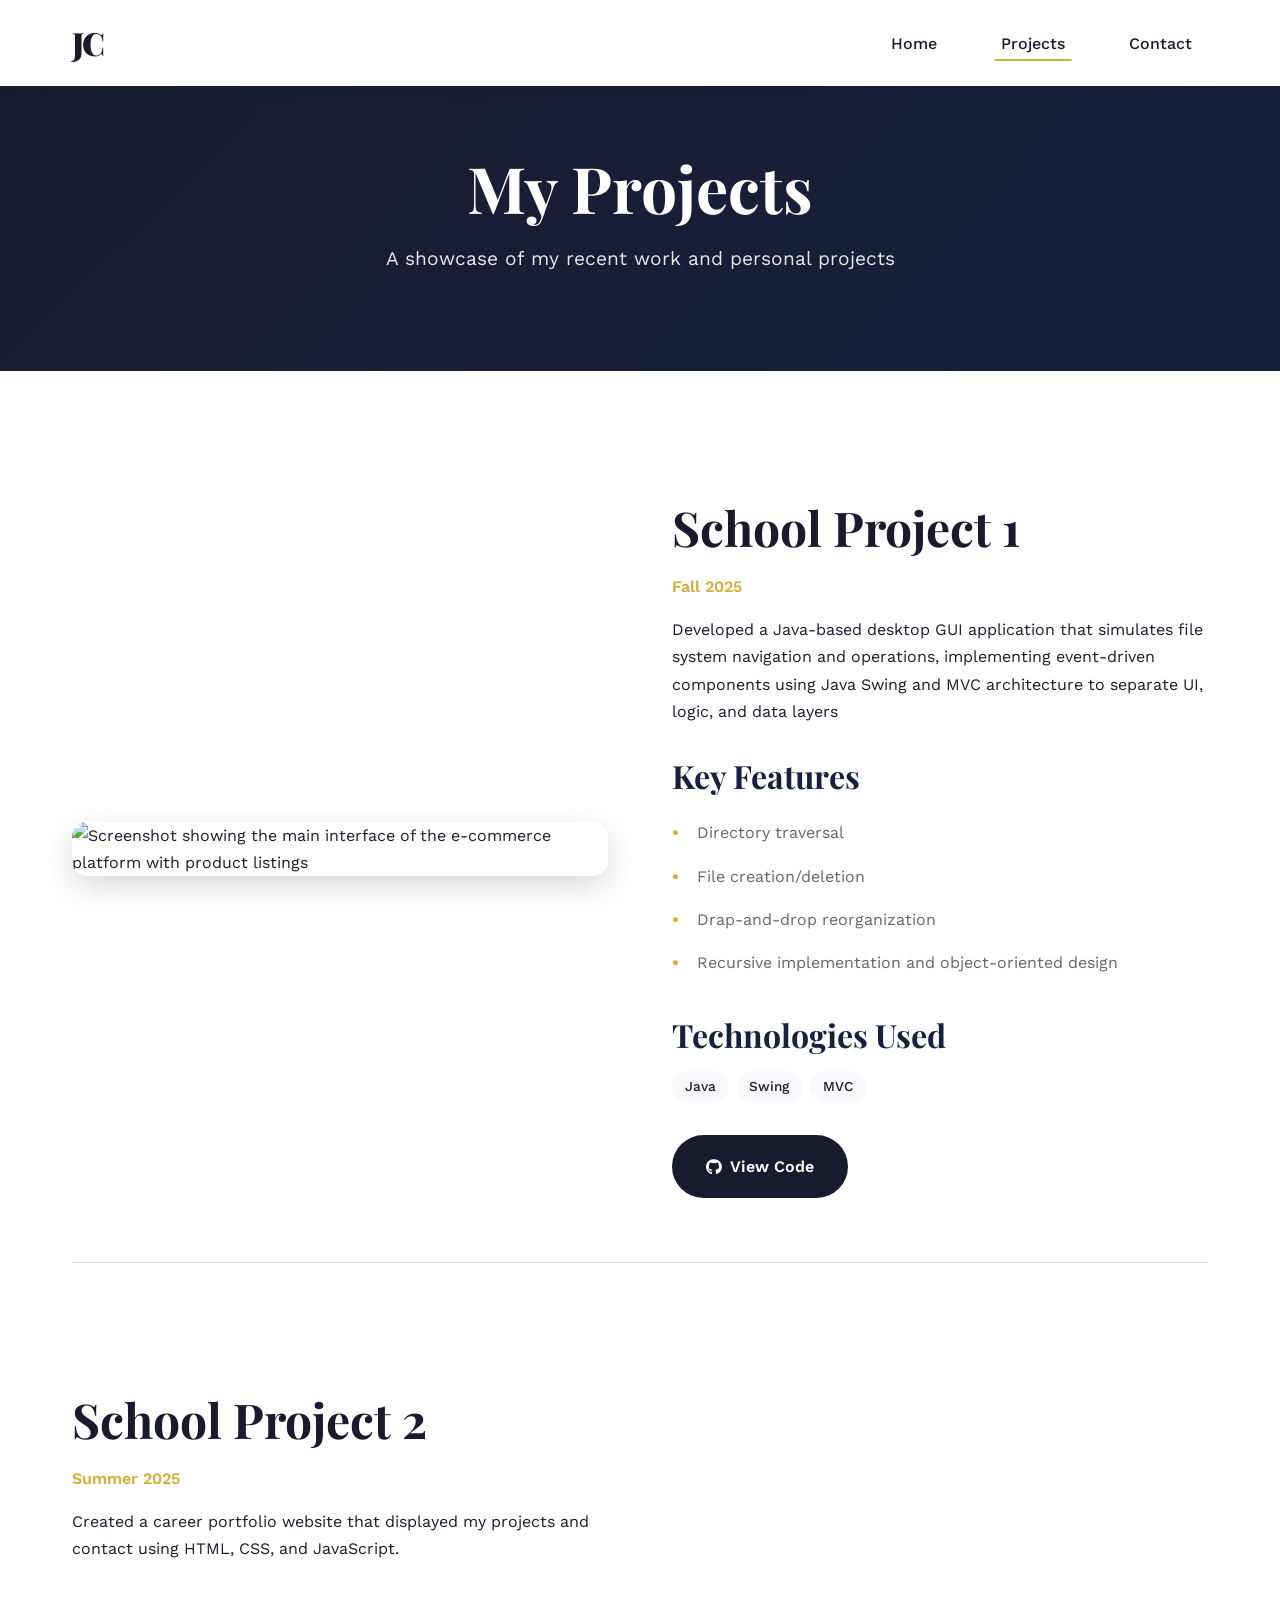
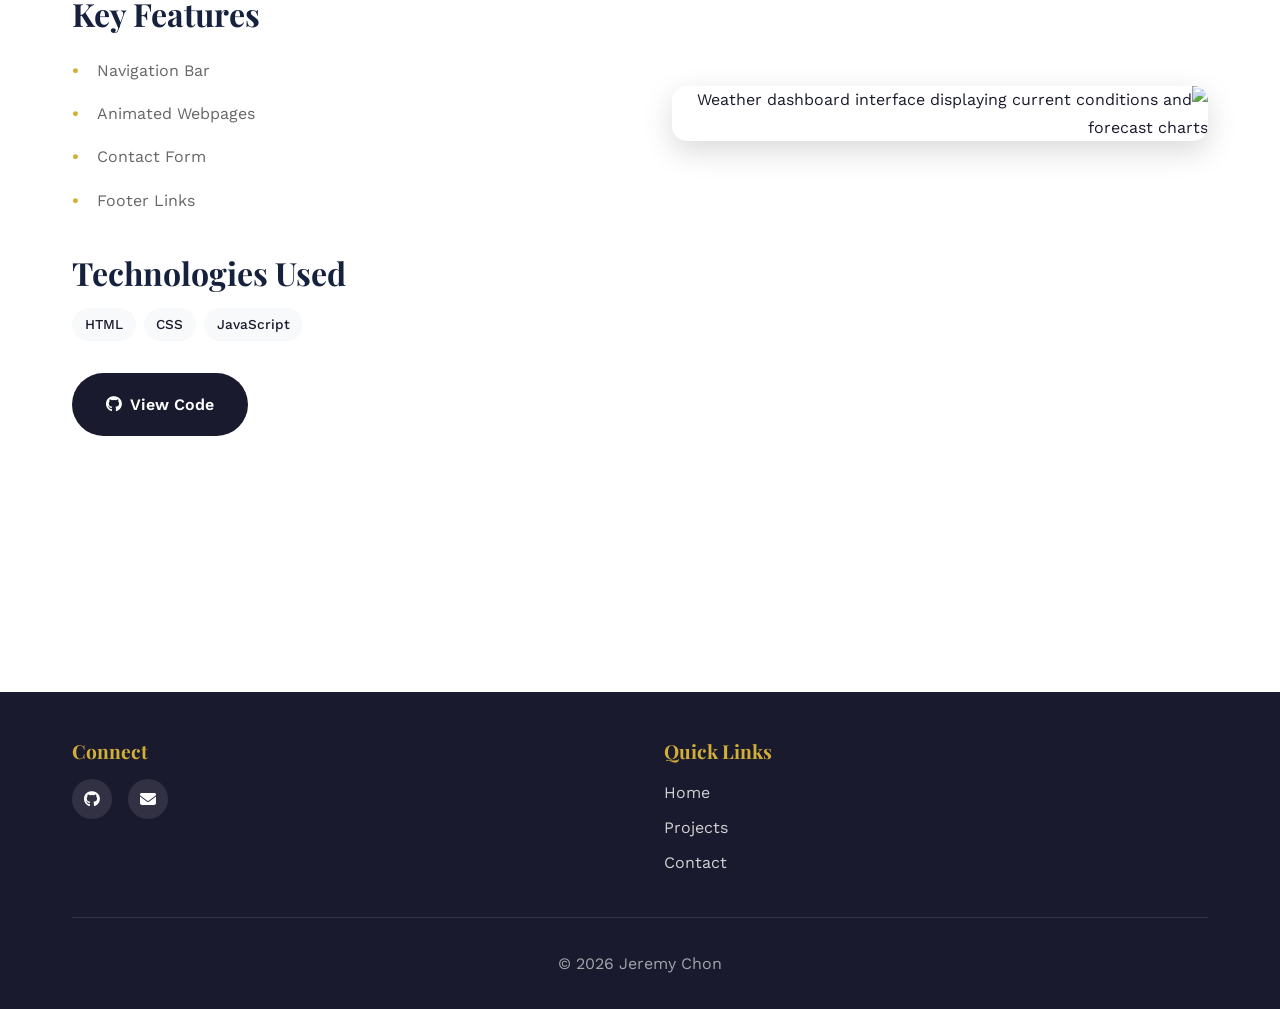
==== projects.html @ de787c20 "Initial portfolio asset upload and commit" ====
<!DOCTYPE html>
<html lang="en">
<head>
    <meta charset="UTF-8">
    <meta name="viewport" content="width=device-width, initial-scale=1.0">
    <meta name="description" content="Projects by Jeremy Chon - Software Development Portfolio">
    <title>Projects - Jeremy Chon</title>
    
    <!-- Google Fonts -->
    <link rel="preconnect" href="https://fonts.googleapis.com">
    <link rel="preconnect" href="https://fonts.gstatic.com" crossorigin>
    <link href="https://fonts.googleapis.com/css2?family=Playfair+Display:wght@400;700;900&family=Work+Sans:wght@300;400;500;600&display=swap" rel="stylesheet">
    
    <!-- Font Awesome Icons -->
    <link rel="stylesheet" href="https://cdnjs.cloudflare.com/ajax/libs/font-awesome/6.4.0/css/all.min.css">
    
    <!-- Main Stylesheet -->
    <link rel="stylesheet" href="styles.css">
</head>
<body>
    <!-- Navigation -->
    <nav class="navbar" aria-label="Main navigation">
        <div class="nav-container">
            <a href="index.html" class="logo">JC</a>
            <button class="nav-toggle" aria-label="Toggle navigation menu" aria-expanded="false">
                <span></span>
                <span></span>
                <span></span>
            </button>
            <ul class="nav-menu" role="menubar">
                <li role="none"><a href="index.html" role="menuitem">Home</a></li>
                <li role="none"><a href="projects.html" role="menuitem" class="active">Projects</a></li>
                <li role="none"><a href="contact.html" role="menuitem">Contact</a></li>
            </ul>
        </div>
    </nav>

    <!-- Page Header -->
    <header class="page-header">
        <div class="container">
            <h1>My Projects</h1>
            <p>A showcase of my recent work and personal projects</p>
        </div>
    </header>

    <!-- Projects Section -->
    <main class="projects-page">
        <div class="container">
            <!-- Project 1 -->
            <article class="project-detail">
                <div class="project-detail-image">
                    <img src="https://encrypted-tbn0.gstatic.com/images?q=tbn:ANd9GcS0azWb7Rl8nurvcSMYBgDVjG0YDP56OGYFaA&s" 
                         alt="Screenshot showing the main interface of the e-commerce platform with product listings">
                </div>
                <div class="project-detail-content">
                    <h2>School Project 1</h2>
                    <p class="project-date">Fall 2025</p>
                    <p class="project-description">
                        Developed a Java-based desktop GUI application that simulates file system navigation and operations,
                        implementing event-driven components using Java Swing and MVC architecture to separate UI, logic, and data layers
                    </p>
                    <div class="project-features">
                        <h3>Key Features</h3>
                        <ul>
                            <li>Directory traversal</li>
                            <li>File creation/deletion</li>
                            <li>Drap-and-drop reorganization</li>
                            <li>Recursive implementation and object-oriented design</li>
                        </ul>
                    </div>
                    <div class="project-technologies">
                        <h3>Technologies Used</h3>
                        <div class="tech-tags">
                            <span class="tag">Java</span>
                            <span class="tag">Swing</span>
                            <span class="tag">MVC</span>
                        </div>
                    </div>
                    <div class="project-links">
                        <a href="https://github.com/chonjj" target="_blank" rel="noopener noreferrer" class="btn btn-primary">
                            <i class="fab fa-github"></i> View Code
                        </a>
                    </div>
                </div>
            </article>

            <!-- Project 2 -->
            <article class="project-detail">
                <div class="project-detail-image">
                    <img src="https://static.packt-cdn.com/products/9781838648121/graphics/assets/9a5e3a54-0f0e-42a2-ab09-3ab748173cfe.png" 
                         alt="Weather dashboard interface displaying current conditions and forecast charts">
                </div>
                <div class="project-detail-content">
                    <h2>School Project 2</h2>
                    <p class="project-date">Summer 2025</p>
                    <p class="project-description">
                        Created a career portfolio website that displayed my projects and contact using
                        HTML, CSS, and JavaScript.
                    </p>
                    <div class="project-features">
                        <h3>Key Features</h3>
                        <ul>
                            <li>Navigation Bar</li>
                            <li>Animated Webpages</li>
                            <li>Contact Form</li>
                            <li>Footer Links</li>
                        </ul>
                    </div>
                    <div class="project-technologies">
                        <h3>Technologies Used</h3>
                        <div class="tech-tags">
                            <span class="tag">HTML</span>
                            <span class="tag">CSS</span>
                            <span class="tag">JavaScript</span>
                        </div>
                    </div>
                    <div class="project-links">
                        <a href="https://github.com/yourusername/weather-dashboard" target="_blank" rel="noopener noreferrer" class="btn btn-primary">
                            <i class="fab fa-github"></i> View Code
                        </a>
                    </div>
                </div>
            </article>
        </div>
    </main>

    <!-- Footer -->
    <footer class="footer">
        <div class="container">
            <div class="footer-content">
                <div class="footer-section">
                    <h3>Connect</h3>
                    <div class="social-links">
                        <a href="https://github.com/chonjj" target="_blank" rel="noopener noreferrer" aria-label="GitHub profile">
                            <i class="fab fa-github"></i>
                            <span class="sr-only">GitHub</span>
                        </a>
                        <a href="mailto:chonjj@email@uci.edu" aria-label="Email contact">
                            <i class="fas fa-envelope"></i>
                            <span class="sr-only">Email</span>
                        </a>
                    </div>
                </div>
                <div class="footer-section">
                    <h3>Quick Links</h3>
                    <ul class="footer-links">
                        <li><a href="index.html">Home</a></li>
                        <li><a href="projects.html">Projects</a></li>
                        <li><a href="contact.html">Contact</a></li>
                    </ul>
                </div>
            </div>
            <div class="footer-bottom">
                <p>&copy; 2026 Jeremy Chon</p>
            </div>
        </div>
    </footer>

    <script src="script.js"></script>
</body>
</html>
---- styles.css ----
/* CSS Variables & Reset */
:root {
    /* Color Palette - Elegant navy and gold theme */
    --primary-color: #1a1a2e;
    --secondary-color: #16213e;
    --accent-color: #d4af37;
    --accent-light: #f0e68c;
    --text-dark: #1a1a2e;
    --text-light: #ffffff;
    --text-gray: #666666;
    --bg-light: #f8f9fa;
    --bg-white: #ffffff;
    --border-color: #e0e0e0;
    
    /* Typography */
    --font-display: 'Playfair Display', serif;
    --font-body: 'Work Sans', sans-serif;
    
    /* Spacing */
    --spacing-xs: 0.5rem;
    --spacing-sm: 1rem;
    --spacing-md: 2rem;
    --spacing-lg: 3rem;
    --spacing-xl: 4rem;
    
    /* Transitions */
    --transition-fast: 0.2s ease;
    --transition-normal: 0.3s ease;
    --transition-slow: 0.5s ease;
}

* {
    margin: 0;
    padding: 0;
    box-sizing: border-box;
}

html {
    scroll-behavior: smooth;
}

body {
    font-family: var(--font-body);
    color: var(--text-dark);
    line-height: 1.7;
    background-color: var(--bg-white);
}

img {
    max-width: 100%;
    height: auto;
    display: block;
}

a {
    text-decoration: none;
    color: inherit;
    transition: var(--transition-normal);
}

ul {
    list-style: none;
}

/* Screen Reader Only - for accessibility */
.sr-only {
    position: absolute;
    width: 1px;
    height: 1px;
    padding: 0;
    margin: -1px;
    overflow: hidden;
    clip: rect(0, 0, 0, 0);
    white-space: nowrap;
    border-width: 0;
}

/* Typography */
h1, h2, h3, h4, h5, h6 {
    font-family: var(--font-display);
    font-weight: 700;
    line-height: 1.2;
    margin-bottom: var(--spacing-sm);
}

h1 {
    font-size: clamp(2.5rem, 5vw, 4rem);
}

h2 {
    font-size: clamp(2rem, 4vw, 3rem);
}

h3 {
    font-size: clamp(1.5rem, 3vw, 2rem);
}

p {
    margin-bottom: var(--spacing-sm);
}

/* Container & Layout */
.container {
    max-width: 1200px;
    margin: 0 auto;
    padding: 0 var(--spacing-md);
}

/* Navigation */
.navbar {
    position: fixed;
    top: 0;
    left: 0;
    right: 0;
    background-color: var(--bg-white);
    box-shadow: 0 2px 10px rgba(0, 0, 0, 0.1);
    z-index: 1000;
    transition: var(--transition-normal);
}

.nav-container {
    max-width: 1200px;
    margin: 0 auto;
    padding: var(--spacing-sm) var(--spacing-md);
    display: flex;
    justify-content: space-between;
    align-items: center;
}

.logo {
    font-family: var(--font-display);
    font-size: 2rem;
    font-weight: 900;
    color: var(--primary-color);
    letter-spacing: -0.05em;
}

.nav-menu {
    display: flex;
    gap: var(--spacing-md);
    align-items: center;
}

.nav-menu a {
    font-weight: 500;
    color: var(--text-dark);
    padding: var(--spacing-xs) var(--spacing-sm);
    position: relative;
}

.nav-menu a::after {
    content: '';
    position: absolute;
    bottom: 0;
    left: 50%;
    width: 0;
    height: 2px;
    background-color: var(--accent-color);
    transform: translateX(-50%);
    transition: var(--transition-normal);
}

.nav-menu a:hover::after,
.nav-menu a.active::after {
    width: 80%;
}

.nav-toggle {
    display: none;
    flex-direction: column;
    gap: 5px;
    background: none;
    border: none;
    cursor: pointer;
    padding: var(--spacing-xs);
}

.nav-toggle span {
    width: 25px;
    height: 3px;
    background-color: var(--primary-color);
    transition: var(--transition-normal);
}

/* Hero Section */
.hero {
    min-height: 100vh;
    display: flex;
    align-items: center;
    justify-content: center;
    padding-top: 80px;
    background: linear-gradient(135deg, var(--bg-light) 0%, var(--bg-white) 100%);
    position: relative;
}

.hero-content {
    display: grid;
    grid-template-columns: 1fr 1fr;
    gap: var(--spacing-xl);
    align-items: center;
    max-width: 1200px;
    margin: 0 auto;
    padding: var(--spacing-md);
}

.hero-text {
    animation: fadeInUp 0.8s ease;
}

.title-line {
    display: block;
    font-size: 1.5rem;
    font-weight: 400;
    color: var(--text-gray);
    margin-bottom: var(--spacing-xs);
    font-family: var(--font-body);
}

.title-name {
    display: block;
    font-size: clamp(3rem, 6vw, 5rem);
    font-weight: 900;
    background: linear-gradient(135deg, var(--primary-color), var(--accent-color));
    -webkit-background-clip: text;
    -webkit-text-fill-color: transparent;
    background-clip: text;
    margin-bottom: var(--spacing-sm);
}

.hero-subtitle {
    font-size: 1.5rem;
    color: var(--secondary-color);
    margin-bottom: var(--spacing-md);
}

.hero-description {
    font-size: 1.1rem;
    color: var(--text-gray);
    margin-bottom: var(--spacing-lg);
    line-height: 1.8;
}

.hero-cta {
    display: flex;
    gap: var(--spacing-sm);
    flex-wrap: wrap;
}

.hero-image {
    animation: fadeInRight 0.8s ease 0.2s both;
}

.image-wrapper {
    position: relative;
    max-width: 400px;
    margin: 0 auto;
}

.profile-photo {
    width: 100%;
    border-radius: 20px;
    box-shadow: 0 20px 60px rgba(0, 0, 0, 0.2);
    position: relative;
    z-index: 2;
}

.image-decoration {
    position: absolute;
    top: -20px;
    right: -20px;
    width: 100%;
    height: 100%;
    border: 3px solid var(--accent-color);
    border-radius: 20px;
    z-index: 1;
}

.scroll-indicator {
    position: absolute;
    bottom: 40px;
    left: 50%;
    transform: translateX(-50%);
    display: flex;
    flex-direction: column;
    align-items: center;
    gap: var(--spacing-xs);
    color: var(--text-gray);
    font-size: 0.9rem;
    animation: bounce 2s infinite;
}

/* Buttons */
.btn {
    display: inline-flex;
    align-items: center;
    gap: var(--spacing-xs);
    padding: 1rem 2rem;
    border-radius: 50px;
    font-weight: 600;
    cursor: pointer;
    transition: var(--transition-normal);
    border: 2px solid transparent;
    font-family: var(--font-body);
}

.btn-primary {
    background-color: var(--primary-color);
    color: var(--text-light);
}

.btn-primary:hover {
    background-color: var(--secondary-color);
    transform: translateY(-2px);
    box-shadow: 0 10px 25px rgba(26, 26, 46, 0.3);
}

.btn-secondary {
    background-color: transparent;
    color: var(--primary-color);
    border-color: var(--primary-color);
}

.btn-secondary:hover {
    background-color: var(--primary-color);
    color: var(--text-light);
    transform: translateY(-2px);
}

.btn-outline {
    background-color: transparent;
    color: var(--accent-color);
    border-color: var(--accent-color);
}

.btn-outline:hover {
    background-color: var(--accent-color);
    color: var(--text-dark);
}

/* Sections */
.about,
.featured-projects {
    padding: var(--spacing-xl) 0;
}

.section-title {
    text-align: center;
    margin-bottom: var(--spacing-lg);
    position: relative;
    display: inline-block;
    left: 50%;
    transform: translateX(-50%);
}

.section-title::after {
    content: '';
    position: absolute;
    bottom: -10px;
    left: 50%;
    transform: translateX(-50%);
    width: 60px;
    height: 4px;
    background: linear-gradient(90deg, var(--accent-color), var(--accent-light));
    border-radius: 2px;
}

/* About Section */
.about {
    background-color: var(--bg-light);
}

.about-content {
    max-width: 900px;
    margin: 0 auto;
}

.about-text p {
    font-size: 1.1rem;
    color: var(--text-gray);
    margin-bottom: var(--spacing-md);
}

.skills-grid {
    display: grid;
    grid-template-columns: repeat(auto-fit, minmax(200px, 1fr));
    gap: var(--spacing-md);
    margin-top: var(--spacing-lg);
}

.skill-category {
    background-color: var(--bg-white);
    padding: var(--spacing-md);
    border-radius: 10px;
    box-shadow: 0 5px 15px rgba(0, 0, 0, 0.08);
}

.skill-category h3 {
    color: var(--accent-color);
    margin-bottom: var(--spacing-sm);
    font-size: 1.2rem;
}

.skill-category ul li {
    padding: var(--spacing-xs) 0;
    color: var(--text-gray);
    position: relative;
    padding-left: 20px;
}

.skill-category ul li::before {
    content: '▸';
    position: absolute;
    left: 0;
    color: var(--accent-color);
}

/* Projects */
.projects-grid {
    display: grid;
    grid-template-columns: repeat(auto-fit, minmax(300px, 1fr));
    gap: var(--spacing-lg);
    margin-bottom: var(--spacing-lg);
}

.project-card {
    background-color: var(--bg-white);
    border-radius: 15px;
    overflow: hidden;
    box-shadow: 0 10px 30px rgba(0, 0, 0, 0.1);
    transition: var(--transition-normal);
}

.project-card:hover {
    transform: translateY(-10px);
    box-shadow: 0 20px 40px rgba(0, 0, 0, 0.15);
}

.project-image {
    position: relative;
    overflow: hidden;
    aspect-ratio: 3/2;
}

.project-image img {
    width: 100%;
    height: 100%;
    object-fit: cover;
    transition: var(--transition-slow);
}

.project-card:hover .project-image img {
    transform: scale(1.1);
}

.project-overlay {
    position: absolute;
    top: 0;
    left: 0;
    right: 0;
    bottom: 0;
    background: rgba(26, 26, 46, 0.9);
    display: flex;
    align-items: center;
    justify-content: center;
    opacity: 0;
    transition: var(--transition-normal);
}

.project-card:hover .project-overlay {
    opacity: 1;
}

.project-link {
    color: var(--text-light);
    font-weight: 600;
    padding: var(--spacing-sm) var(--spacing-md);
    border: 2px solid var(--text-light);
    border-radius: 50px;
    transition: var(--transition-normal);
}

.project-link:hover {
    background-color: var(--accent-color);
    border-color: var(--accent-color);
    color: var(--text-dark);
}

.project-info {
    padding: var(--spacing-md);
}

.project-info h3 {
    color: var(--primary-color);
    margin-bottom: var(--spacing-sm);
}

.project-info p {
    color: var(--text-gray);
    margin-bottom: var(--spacing-sm);
}

.project-tags {
    display: flex;
    flex-wrap: wrap;
    gap: var(--spacing-xs);
}

.tag {
    background-color: var(--bg-light);
    color: var(--primary-color);
    padding: 0.3rem 0.8rem;
    border-radius: 20px;
    font-size: 0.85rem;
    font-weight: 500;
}

.view-all {
    text-align: center;
    margin-top: var(--spacing-lg);
}

/* Page Header */
.page-header {
    padding: 150px 0 80px;
    background: linear-gradient(135deg, var(--primary-color), var(--secondary-color));
    color: var(--text-light);
    text-align: center;
}

.page-header h1 {
    color: var(--text-light);
    margin-bottom: var(--spacing-sm);
}

.page-header p {
    font-size: 1.2rem;
    opacity: 0.9;
}

/* Projects Page */
.projects-page {
    padding: var(--spacing-xl) 0;
}

.project-detail {
    display: grid;
    grid-template-columns: 1fr 1fr;
    gap: var(--spacing-xl);
    margin-bottom: var(--spacing-xl);
    align-items: center;
    padding: var(--spacing-xl) 0;
    border-bottom: 1px solid var(--border-color);
}

.project-detail:last-of-type {
    border-bottom: none;
}

.project-detail:nth-child(even) {
    direction: rtl;
}

.project-detail:nth-child(even) .project-detail-content {
    direction: ltr;
}

.project-detail-image img {
    border-radius: 15px;
    box-shadow: 0 10px 30px rgba(0, 0, 0, 0.15);
}

.project-date {
    color: var(--accent-color);
    font-weight: 600;
    margin-bottom: var(--spacing-sm);
}

.project-features h3,
.project-technologies h3 {
    margin-top: var(--spacing-md);
    margin-bottom: var(--spacing-sm);
    color: var(--secondary-color);
}

.project-features ul li {
    padding: var(--spacing-xs) 0;
    color: var(--text-gray);
    position: relative;
    padding-left: 25px;
}

.project-features ul li::before {
    content: '•';
    position: absolute;
    left: 0;
    color: var(--accent-color);
    font-weight: bold;
}

.tech-tags {
    display: flex;
    flex-wrap: wrap;
    gap: var(--spacing-xs);
}

.project-links {
    margin-top: var(--spacing-md);
    display: flex;
    gap: var(--spacing-sm);
    flex-wrap: wrap;
}

/* Contact Page */
.contact-page {
    padding: var(--spacing-xl) 0;
}

.contact-grid {
    display: grid;
    grid-template-columns: 2fr 1fr;
    gap: var(--spacing-xl);
}

.contact-form-section h2,
.contact-info h2 {
    margin-bottom: var(--spacing-md);
    color: var(--primary-color);
}

.contact-form {
    background-color: var(--bg-white);
    padding: var(--spacing-lg);
    border-radius: 15px;
    box-shadow: 0 10px 30px rgba(0, 0, 0, 0.1);
}

.form-group {
    margin-bottom: var(--spacing-md);
}

.form-group label {
    display: block;
    margin-bottom: var(--spacing-xs);
    font-weight: 600;
    color: var(--primary-color);
}

.required {
    color: #e74c3c;
}

.form-group input,
.form-group select,
.form-group textarea {
    width: 100%;
    padding: var(--spacing-sm);
    border: 2px solid var(--border-color);
    border-radius: 8px;
    font-family: var(--font-body);
    font-size: 1rem;
    transition: var(--transition-normal);
}

.form-group input:focus,
.form-group select:focus,
.form-group textarea:focus {
    outline: none;
    border-color: var(--accent-color);
}

.btn-submit {
    width: 100%;
    justify-content: center;
    margin-top: var(--spacing-sm);
}

.contact-info {
    display: flex;
    flex-direction: column;
    gap: var(--spacing-md);
}

.info-card {
    background-color: var(--bg-light);
    padding: var(--spacing-md);
    border-radius: 15px;
}

.info-item {
    display: flex;
    gap: var(--spacing-sm);
    margin-bottom: var(--spacing-md);
    align-items: flex-start;
}

.info-item:last-child {
    margin-bottom: 0;
}

.info-item i {
    font-size: 1.5rem;
    color: var(--accent-color);
    flex-shrink: 0;
}

.info-content h3 {
    font-size: 1rem;
    margin-bottom: 0.3rem;
    color: var(--primary-color);
}

.info-content p,
.info-content a {
    color: var(--text-gray);
}

.info-content a:hover {
    color: var(--accent-color);
}

.social-connect {
    background-color: var(--bg-light);
    padding: var(--spacing-md);
    border-radius: 15px;
}

.social-links-large {
    display: flex;
    flex-direction: column;
    gap: var(--spacing-sm);
    margin-top: var(--spacing-sm);
}

.social-link {
    display: flex;
    align-items: center;
    gap: var(--spacing-sm);
    padding: var(--spacing-sm);
    background-color: var(--bg-white);
    border-radius: 8px;
    transition: var(--transition-normal);
}

.social-link:hover {
    background-color: var(--accent-color);
    color: var(--text-dark);
    transform: translateX(5px);
}

.social-link i {
    font-size: 1.3rem;
}

/* Footer */
.footer {
    background-color: var(--primary-color);
    color: var(--text-light);
    padding: var(--spacing-lg) 0 var(--spacing-md);
    margin-top: var(--spacing-xl);
}

.footer-content {
    display: grid;
    grid-template-columns: repeat(auto-fit, minmax(200px, 1fr));
    gap: var(--spacing-lg);
    margin-bottom: var(--spacing-md);
}

.footer-section h3 {
    color: var(--accent-color);
    margin-bottom: var(--spacing-sm);
    font-size: 1.2rem;
}

.social-links {
    display: flex;
    gap: var(--spacing-sm);
}

.social-links a {
    width: 40px;
    height: 40px;
    display: flex;
    align-items: center;
    justify-content: center;
    background-color: rgba(255, 255, 255, 0.1);
    border-radius: 50%;
    transition: var(--transition-normal);
}

.social-links a:hover {
    background-color: var(--accent-color);
    color: var(--text-dark);
    transform: translateY(-3px);
}

.footer-links li {
    margin-bottom: var(--spacing-xs);
}

.footer-links a {
    color: rgba(255, 255, 255, 0.8);
}

.footer-links a:hover {
    color: var(--accent-color);
}

.footer-bottom {
    text-align: center;
    padding-top: var(--spacing-md);
    border-top: 1px solid rgba(255, 255, 255, 0.1);
}

.footer-bottom p {
    color: rgba(255, 255, 255, 0.6);
    margin: 0;
}

/* Animations */
@keyframes fadeInUp {
    from {
        opacity: 0;
        transform: translateY(30px);
    }
    to {
        opacity: 1;
        transform: translateY(0);
    }
}

@keyframes fadeInRight {
    from {
        opacity: 0;
        transform: translateX(30px);
    }
    to {
        opacity: 1;
        transform: translateX(0);
    }
}

@keyframes bounce {
    0%, 100% {
        transform: translateX(-50%) translateY(0);
    }
    50% {
        transform: translateX(-50%) translateY(-10px);
    }
}

@keyframes pulse {
    0%, 100% {
        opacity: 1;
    }
    50% {
        opacity: 0.5;
    }
}

/* Responsive Design */
@media (max-width: 968px) {
    .hero-content {
        grid-template-columns: 1fr;
        text-align: center;
    }
    
    .hero-image {
        order: -1;
    }
    
    .image-wrapper {
        max-width: 300px;
    }
    
    .hero-cta {
        justify-content: center;
    }
    
    .project-detail {
        grid-template-columns: 1fr;
    }
    
    .project-detail:nth-child(even) {
        direction: ltr;
    }
    
    .contact-grid {
        grid-template-columns: 1fr;
    }
    
    .skills-grid {
        grid-template-columns: 1fr;
    }
}

@media (max-width: 768px) {
    :root {
        --spacing-xl: 3rem;
        --spacing-lg: 2rem;
    }
    
    .nav-toggle {
        display: flex;
    }
    
    .nav-menu {
        position: fixed;
        top: 70px;
        left: -100%;
        width: 100%;
        flex-direction: column;
        background-color: var(--bg-white);
        box-shadow: 0 10px 30px rgba(0, 0, 0, 0.1);
        padding: var(--spacing-md);
        transition: var(--transition-normal);
        gap: 0;
    }
    
    .nav-menu.active {
        left: 0;
    }
    
    .nav-menu a {
        width: 100%;
        padding: var(--spacing-sm);
        border-bottom: 1px solid var(--border-color);
    }
    
    .projects-grid {
        grid-template-columns: 1fr;
    }
}

@media (max-width: 480px) {
    .btn {
        padding: 0.8rem 1.5rem;
        font-size: 0.9rem;
    }
    
    .hero-cta {
        flex-direction: column;
        width: 100%;
    }
    
    .hero-cta .btn {
        width: 100%;
    }
    
    .project-links {
        flex-direction: column;
    }
    
    .project-links .btn {
        width: 100%;
    }
}

/* Print Styles */
@media print {
    .navbar,
    .footer,
    .hero-cta,
    .scroll-indicator,
    .nav-toggle {
        display: none;
    }
    
    body {
        font-size: 12pt;
    }
    
    .hero {
        min-height: auto;
        padding: 2rem 0;
    }
}
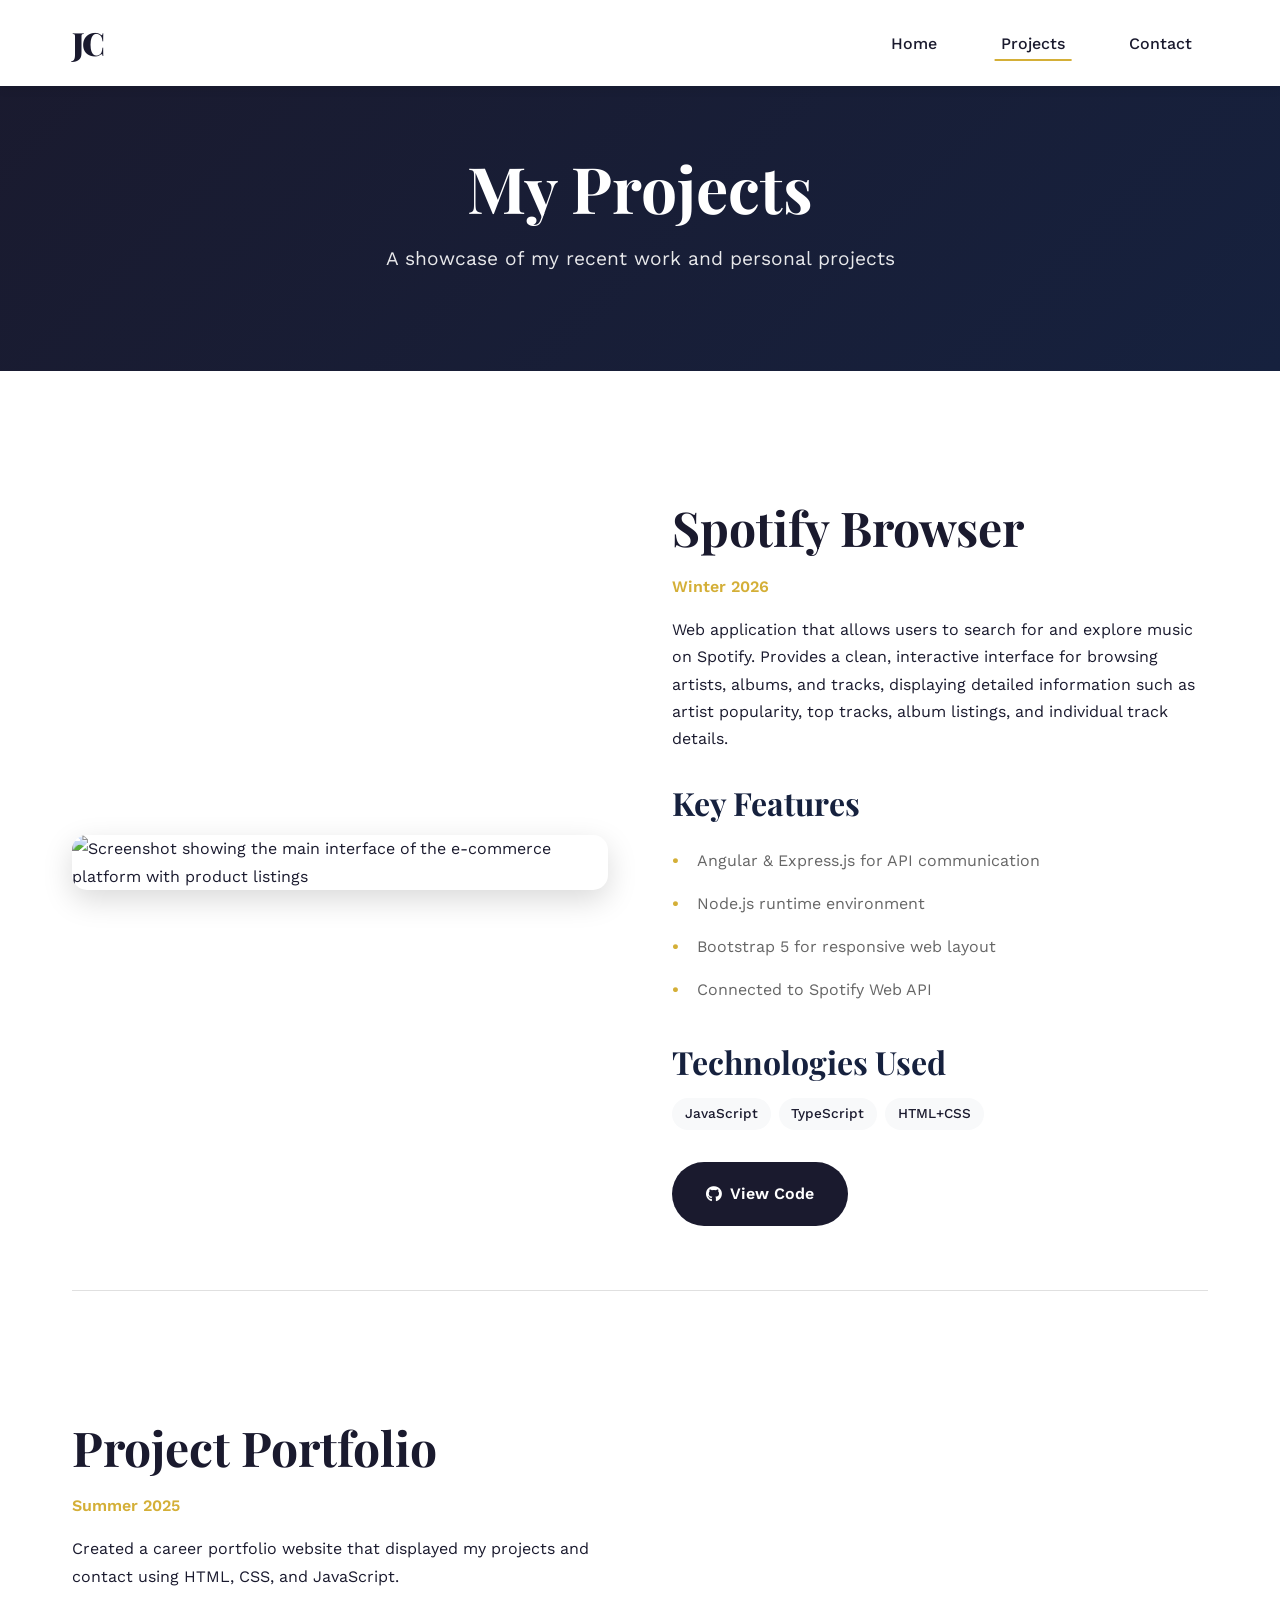
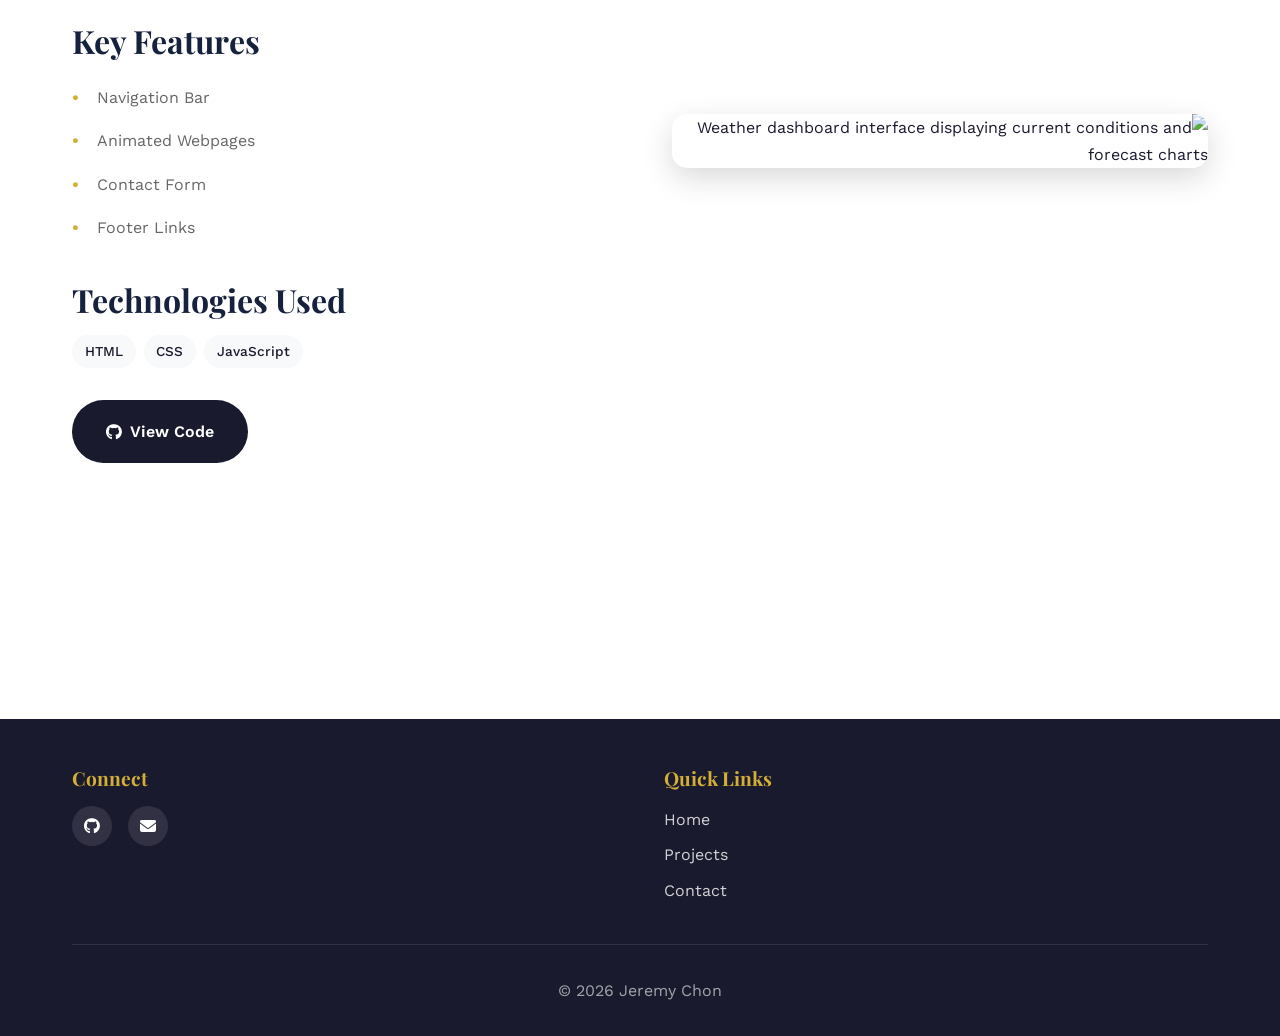
==== commit 5f26e47a: "Update projects" ====
--- a/projects.html
+++ b/projects.html
@@ -53,31 +53,32 @@
                          alt="Screenshot showing the main interface of the e-commerce platform with product listings">
                 </div>
                 <div class="project-detail-content">
-                    <h2>School Project 1</h2>
-                    <p class="project-date">Fall 2025</p>
+                    <h2>Spotify Browser</h2>
+                    <p class="project-date">Winter 2026</p>
                     <p class="project-description">
-                        Developed a Java-based desktop GUI application that simulates file system navigation and operations,
-                        implementing event-driven components using Java Swing and MVC architecture to separate UI, logic, and data layers
+                        Web application that allows users to search for and explore music on Spotify. Provides a clean,
+                        interactive interface for browsing artists, albums, and tracks, displaying detailed information 
+                        such as artist popularity, top tracks, album listings, and individual track details.
                     </p>
                     <div class="project-features">
                         <h3>Key Features</h3>
                         <ul>
-                            <li>Directory traversal</li>
-                            <li>File creation/deletion</li>
-                            <li>Drap-and-drop reorganization</li>
-                            <li>Recursive implementation and object-oriented design</li>
+                            <li>Angular & Express.js for API communication</li>
+                            <li>Node.js runtime environment</li>
+                            <li>Bootstrap 5 for responsive web layout</li>
+                            <li>Connected to Spotify Web API</li>
                         </ul>
                     </div>
                     <div class="project-technologies">
                         <h3>Technologies Used</h3>
                         <div class="tech-tags">
-                            <span class="tag">Java</span>
-                            <span class="tag">Swing</span>
-                            <span class="tag">MVC</span>
+                            <span class="tag">JavaScript</span>
+                            <span class="tag">TypeScript</span>
+                            <span class="tag">HTML+CSS</span>
                         </div>
                     </div>
                     <div class="project-links">
-                        <a href="https://github.com/chonjj" target="_blank" rel="noopener noreferrer" class="btn btn-primary">
+                        <a href="https://github.com/jjyoung5/spotifybrowser" target="_blank" rel="noopener noreferrer" class="btn btn-primary">
                             <i class="fab fa-github"></i> View Code
                         </a>
                     </div>
@@ -91,7 +92,7 @@
                          alt="Weather dashboard interface displaying current conditions and forecast charts">
                 </div>
                 <div class="project-detail-content">
-                    <h2>School Project 2</h2>
+                    <h2>Project Portfolio</h2>
                     <p class="project-date">Summer 2025</p>
                     <p class="project-description">
                         Created a career portfolio website that displayed my projects and contact using
@@ -115,7 +116,7 @@
                         </div>
                     </div>
                     <div class="project-links">
-                        <a href="https://github.com/yourusername/weather-dashboard" target="_blank" rel="noopener noreferrer" class="btn btn-primary">
+                        <a href="https://github.com/jjyoung5/Chon_Jeremy_SWE_Portfolio" target="_blank" rel="noopener noreferrer" class="btn btn-primary">
                             <i class="fab fa-github"></i> View Code
                         </a>
                     </div>
@@ -158,4 +159,4 @@
 
     <script src="script.js"></script>
 </body>
-</html>
+</html>
